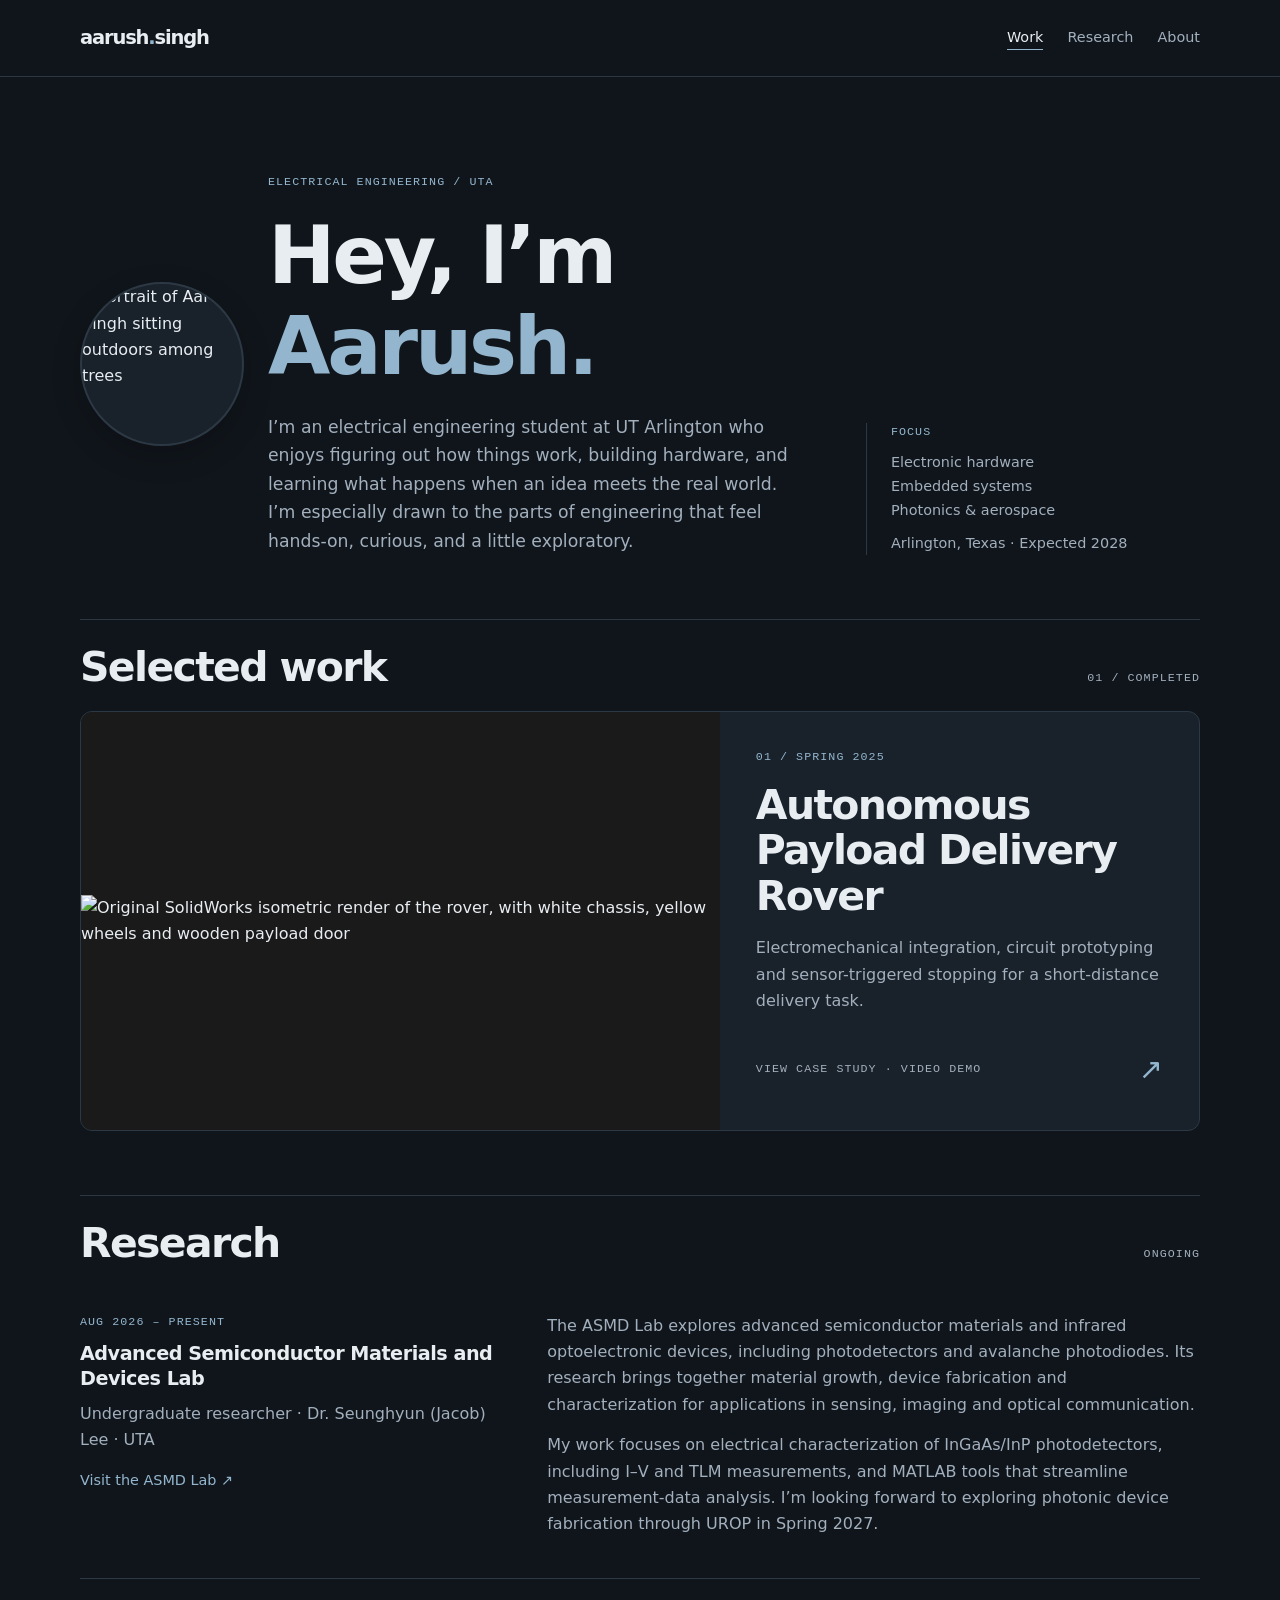
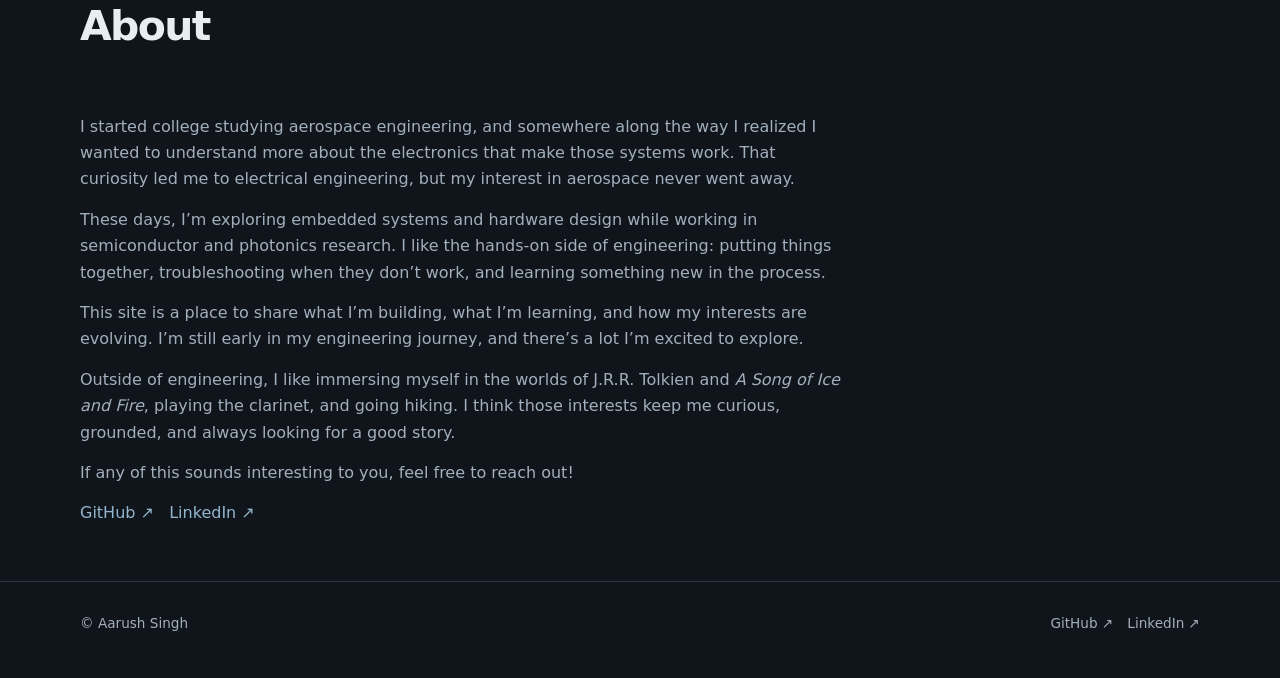
==== index.html @ 6788feb9 "Add files via upload" ====
<!doctype html><html lang="en"><head><meta charset="utf-8"><meta name="viewport" content="width=device-width,initial-scale=1"><meta name="description" content="Aarush Singh — electrical engineering student, embedded hardware and semiconductor research."><title>Aarush Singh — Engineering Portfolio</title><link rel="stylesheet" href="styles.css"><script src="site.js" defer></script></head><body><a href="#main" class="skip">Skip to content</a><header class="header"><div class="wrap"><a class="brand" href="#home">aarush<b>.</b>singh</a><nav aria-label="Main navigation"><a href="#work">Work</a><a href="#research">Research</a><a href="#about">About</a></nav></div></header><main id="main"><div class="wrap view" id="home-view"><section class="intro"><div class="intro-main"><div class="profile-wrap"><img class="profile-photo" src="assets/profile-picture.webp" alt="Portrait of Aarush Singh sitting outdoors among trees"></div><div><div class="eyebrow">Electrical engineering / UTA</div><h1>Hey, I’m <span>Aarush.</span></h1><p>I’m an electrical engineering student at UT Arlington who enjoys figuring out how things work, building hardware, and learning what happens when an idea meets the real world. I’m especially drawn to the parts of engineering that feel hands-on, curious, and a little exploratory.</p></div></div><aside class="intro-aside"><div class="label">Focus</div><p>Electronic hardware<br>Embedded systems<br>Photonics &amp; aerospace</p><p>Arlington, Texas · Expected 2028</p></aside></section><section id="work"><div class="section-head"><h2>Selected work</h2><span class="mono">01 / Completed</span></div><a class="work-card" href="#rover"><div class="work-image"><img src="assets/rover-hero.webp" alt="Original SolidWorks isometric render of the rover, with white chassis, yellow wheels and wooden payload door"></div><div class="work-copy"><div><div class="eyebrow">01 / Spring 2025</div><h2>Autonomous Payload Delivery Rover</h2><p>Electromechanical integration, circuit prototyping and sensor-triggered stopping for a short-distance delivery task.</p></div><div class="footrow"><span class="mono muted">View case study · Video demo</span><span class="arrow" aria-hidden="true">↗</span></div></div></a></section><section id="research" style="margin-top:64px"><div class="section-head"><h2>Research</h2><span class="mono">Ongoing</span></div><div class="research-row"><div><div class="eyebrow">Aug 2026 – Present</div><h3>Advanced Semiconductor Materials and Devices Lab</h3><p>Undergraduate researcher · Dr. Seunghyun (Jacob) Lee · UTA</p><a class="text-link" href="https://leegroup.uta.edu/">Visit the ASMD Lab ↗</a></div><div class="research-copy"><p>The ASMD Lab explores advanced semiconductor materials and infrared optoelectronic devices, including photodetectors and avalanche photodiodes. Its research brings together material growth, device fabrication and characterization for applications in sensing, imaging and optical communication.</p><p>My work focuses on electrical characterization of InGaAs/InP photodetectors, including I–V and TLM measurements, and MATLAB tools that streamline measurement-data analysis. I’m looking forward to exploring photonic device fabrication through UROP in Spring 2027.</p></div></div></section><section id="about"><div class="section-head"><h2>About</h2></div><div class="about"><p>I started college studying aerospace engineering, and somewhere along the way I realized I wanted to understand more about the electronics that make those systems work. That curiosity led me to electrical engineering, but my interest in aerospace never went away.</p><p>These days, I’m exploring embedded systems and hardware design while working in semiconductor and photonics research. I like the hands-on side of engineering: putting things together, troubleshooting when they don’t work, and learning something new in the process.</p><p>This site is a place to share what I’m building, what I’m learning, and how my interests are evolving. I’m still early in my engineering journey, and there’s a lot I’m excited to explore.</p><p>Outside of engineering, I like immersing myself in the worlds of J.R.R. Tolkien and <em>A Song of Ice and Fire</em>, playing the clarinet, and going hiking. I think those interests keep me curious, grounded, and always looking for a good story.</p><p>If any of this sounds interesting to you, feel free to reach out!</p><p><a href="https://github.com/thedeepcalls">GitHub ↗</a> &nbsp; <a href="https://www.linkedin.com/in/aarush-singh-802641325/">LinkedIn ↗</a></p></div></section></div><article class="wrap view" id="rover-view" hidden><a href="#work" class="back">← Selected work</a><header class="project-head"><div><div class="eyebrow">Project 01 / Electromechanical systems</div><h1>Autonomous Payload Delivery Rover</h1></div><p>Electrical design and hardware integration for a four-person undergraduate engineering design project.</p></header><figure><div class="hero"><button class="media-button" type="button" aria-label="Enlarge original rover render"><img src="assets/rover-hero.webp" alt="Original SolidWorks Visualize isometric render of rover"></button></div><figcaption class="hero-caption">SolidWorks render · Spring 2025</figcaption></figure><dl class="meta"><div><dt>Timeline</dt><dd>Spring 2025</dd></div><div><dt>Role</dt><dd>Electrical design &amp; integration</dd></div><div><dt>Context</dt><dd>MAE 1351 · UTA</dd></div><div><dt>Status</dt><dd>Completed</dd></div></dl><section class="case-section video-section" id="demo"><div class="label">Prototype demo</div><div class="content"><h2>See the rover in action.</h2><div class="video-layout"><figure class="video-frame"><video controls playsinline preload="metadata" poster="assets/rover-video-poster.webp" aria-label="Original video of the rover transporting a tennis ball and releasing it into the aluminum tray"><source src="assets/rover-demo.mp4" type="video/mp4">Your browser does not support embedded video. <a href="assets/rover-demo.mp4">Open the demonstration video</a>.</video><figcaption>Rover demonstration · Spring 2025</figcaption></figure><div class="video-copy"><p>The rover carries the tennis ball toward the aluminum receiving tray, stops alongside it, and actuates the release mechanism. The ball is visible in the tray at the end of the clip.</p></div></div></div></section><section class="case-section"><div class="label">01 / Objective</div><div class="content"><h2>A five-foot delivery task.</h2><p>Our four-person team was tasked with developing an autonomous rover to transport a tennis ball five feet and deposit it into an aluminum receiving tray. The design combined a motorized chassis, embedded control electronics and a servo-actuated payload release mechanism.</p><p><strong>My contributions:</strong> CAD assembly drawings, hardware prototyping, breadboarding, wiring, and integration of the electronic components into the mechanical structure.</p><div class="gallery"><figure><button type="button" class="media-button" aria-label="Enlarge Front CAD render of rover"><img src="assets/rover-front.webp" alt="Front CAD render of rover" loading="lazy"></button><figcaption>Front view</figcaption></figure><figure><button type="button" class="media-button" aria-label="Enlarge Photograph of assembled rover with wooden overhang"><img src="assets/rover-prototype.webp" alt="Photograph of assembled rover with wooden overhang" loading="lazy"></button><figcaption>Assembled rover</figcaption></figure></div></div></section><section class="case-section"><div class="label">02 / Design</div><div class="content"><h2>Mechanical packaging meets embedded control.</h2><p>The team's rotating trapdoor was inspired by a gumball-machine mechanism, with an added overhang to help retain the ball. Commercially available control electronics and motors were integrated into the chassis.</p><div class="diagram"><div class="label">System overview</div><svg viewBox="0 0 640 265" role="img" aria-label="Functional block diagram of the rover"><defs><marker id="arr" markerWidth="7" markerHeight="7" refX="6" refY="3" orient="auto"><path d="M0 0L6 3L0 6Z" fill="#93b6ce"/></marker></defs><g fill="none" stroke="#93b6ce" stroke-width="2" marker-end="url(#arr)"><path d="M320 55V91"/><path d="M320 55V72H522V91"/><path d="M403 116H445"/><path d="M522 141V195"/><path d="M320 141V195"/><path d="M185 116H235" stroke-dasharray="5 5"/></g><g fill="#233443" stroke="#4a657a"><rect x="244" y="10" width="152" height="45" rx="6"/><rect x="235" y="91" width="168" height="50" rx="6"/><rect x="445" y="91" width="154" height="50" rx="6"/><rect x="445" y="195" width="154" height="45" rx="6"/><rect x="244" y="195" width="152" height="45" rx="6"/><rect x="24" y="91" width="161" height="50" rx="6"/></g><g font-family="system-ui,sans-serif" fill="#e8edf2" font-size="15" text-anchor="middle"><text x="320" y="38">Battery supply</text><text x="319" y="121">UNO R3 controller</text><text x="522" y="121">Motor driver</text><text x="522" y="223">DC motors</text><text x="320" y="223">SG90 servo</text><text x="104" y="121">Tray sensor</text></g></svg></div><div class="parts"><div>ELEGOO UNO R3<span>Arduino-compatible controller</span></div><div>L293D<span>Motor-driver component listed in BOM</span></div><div>SG90 micro servo<span>Payload release</span></div><div>DC geared motors<span>Locomotion</span></div></div><div class="gallery"><figure><button type="button" class="media-button" aria-label="Enlarge Exploded assembly drawing of rover components"><img src="assets/rover-exploded.webp" alt="Exploded assembly drawing of rover components" loading="lazy"></button><figcaption>Exploded assembly</figcaption></figure><figure><button type="button" class="media-button" aria-label="Enlarge SolidWorks motion animation frame showing rover and payload"><img src="assets/rover-motion.webp" alt="SolidWorks motion animation frame showing rover and payload" loading="lazy"></button><figcaption>SolidWorks motion study</figcaption></figure></div></div></section><section class="case-section"><div class="label">03 / Iteration</div><div class="content"><h2>Making the hardware work together.</h2><p>We ran into battery problems, wiring issues and poor-quality 3D prints. A lot of my time went into getting the electronics and mechanical assembly to work together.</p><p>Shortly before the final demonstration, the team added a photosensor to detect the aluminum tray at approximately 5 cm and trigger stopping.</p></div></section><section class="case-section"><div class="label">04 / Outcome</div><div class="content"><h2>Successful final demonstration.</h2><div class="results"><strong>Primary delivery objective fulfilled.</strong><p>The rover successfully transported the tennis ball five feet and deposited it into the aluminum tray during our final demonstration.</p></div><figure><button type="button" class="media-button" aria-label="Enlarge Original rover operation photograph showing the tennis ball and aluminum tray"><img src="assets/rover-demonstration.webp" alt="Original rover operation photograph showing the tennis ball and aluminum tray" loading="lazy"></button><figcaption>Rover during testing</figcaption></figure><p>This project taught me how much reliable wiring, power delivery and mechanical fit matter when building a working system. If I were to revisit the design, I would improve the power supply and test the stopping mechanism more systematically.</p></div></section><a class="back" href="#work">← Return to selected work</a></article></main><footer><div class="wrap"><span>© Aarush Singh</span><div><a href="https://github.com/thedeepcalls">GitHub ↗</a><a href="https://www.linkedin.com/in/aarush-singh-802641325/">LinkedIn ↗</a></div></div></footer><dialog aria-label="Expanded project image"><button type="button" aria-label="Close image">Close ×</button><figure><img alt=""><figcaption></figcaption></figure></dialog></body></html>
---- styles.css ----
:root{color-scheme:dark;--bg:#10151b;--panel:#19212a;--ink:#e8edf2;--muted:#a2afbd;--blue:#93b6ce;--line:#2c3945;--max:1120px}*{box-sizing:border-box}html{scroll-behavior:smooth}body{margin:0;background:var(--bg);color:var(--ink);font:16px/1.65 system-ui,-apple-system,BlinkMacSystemFont,"Segoe UI",sans-serif}a{color:inherit;text-decoration:none}a:hover{color:var(--blue)}a:focus-visible,button:focus-visible{outline:2px solid var(--blue);outline-offset:5px}button{font:inherit}img{display:block;max-width:100%;height:auto}h1,h2,h3,p,figure{margin:0}h1,h2,h3{line-height:1.12;letter-spacing:-.04em}h1{font-size:clamp(2.6rem,6.3vw,5.6rem);font-weight:600}h2{font-size:clamp(1.65rem,3.2vw,2.6rem);font-weight:580}h3{font-size:1.2rem;letter-spacing:-.025em}.wrap{width:min(var(--max),calc(100% - 64px));margin-inline:auto}.mono,.eyebrow,.meta dt,.label{font-family:ui-monospace,SFMono-Regular,Consolas,monospace;font-size:.73rem;letter-spacing:.09em;text-transform:uppercase}.eyebrow,.label{color:var(--blue)}.muted,figcaption{color:var(--muted)}.header{border-bottom:1px solid var(--line)}.header .wrap{display:flex;justify-content:space-between;align-items:center;gap:24px;min-height:76px}.brand{font-size:1.22rem;font-weight:650;letter-spacing:-.06em}.brand b{color:var(--blue)}nav{display:flex;align-items:center;gap:24px;font-size:.9rem;color:var(--muted)}nav a[aria-current=page]{color:var(--ink);border-bottom:1px solid var(--blue)}.skip{position:absolute;top:-60px;left:20px;background:var(--ink);color:var(--bg);padding:8px}.skip:focus{top:8px}.intro{padding:96px 0 64px;display:grid;grid-template-columns:1.5fr .7fr;gap:70px;align-items:end}.intro h1{margin:18px 0 22px}.intro h1 span{display:block;color:var(--blue)}.intro p{color:var(--muted);max-width:640px;font-size:1.08rem}.intro-aside{border-left:1px solid var(--line);padding:0 0 0 24px}.intro-aside p{font-size:.9rem;margin-top:9px}.section-head{display:flex;align-items:baseline;justify-content:space-between;gap:16px;border-top:1px solid var(--line);padding:25px 0 20px}.section-head span{color:var(--muted)}.work-card{display:grid;grid-template-columns:1.2fr .9fr;min-height:370px;background:var(--panel);border:1px solid var(--line);border-radius:12px;overflow:hidden;transition:border-color .2s,transform .2s}.work-card:hover{border-color:var(--blue);transform:translateY(-2px);color:inherit}.work-image{background:#1a1a1a;display:grid;place-items:center}.work-image img{width:100%;max-height:405px;object-fit:contain}.work-copy{display:flex;flex-direction:column;justify-content:space-between;gap:32px;padding:36px}.work-copy h2{margin:15px 0}.work-copy p{color:var(--muted)}.arrow{font-size:1.8rem;color:var(--blue)}.footrow{display:flex;justify-content:space-between;align-items:center;gap:16px}.research-row{padding:26px 0 40px;display:grid;grid-template-columns:1fr 1.5fr;gap:32px}.research-row p{color:var(--muted)}.about{padding:30px 0 54px;max-width:760px}.about p{margin-top:14px;color:var(--muted)}footer{border-top:1px solid var(--line);padding:30px 0 44px;color:var(--muted);font-size:.85rem}footer .wrap{display:flex;justify-content:space-between;gap:20px;flex-wrap:wrap}footer a{margin-left:14px}.back{display:inline-block;color:var(--blue);margin:36px 0 28px;font-size:.9rem}.project-head{display:grid;grid-template-columns:1fr .55fr;gap:40px;align-items:end;padding:0 0 32px}.project-head h1{font-size:clamp(2.6rem,5vw,4.4rem);margin:12px 0 0}.project-head p{color:var(--muted)}.hero{background:#1a1a1a;border:1px solid var(--line);border-radius:12px;overflow:hidden;display:grid;place-items:center;position:relative}.hero img{max-height:540px;width:100%;object-fit:contain}.hero-caption{padding:10px 0;font-size:.85rem;color:var(--muted)}.meta{display:grid;grid-template-columns:repeat(4,1fr);gap:20px;margin:22px 0 58px;padding:22px 0;border-block:1px solid var(--line)}.meta dt{color:var(--blue)}.meta dd{margin:6px 0 0;font-size:.95rem}.case-section{display:grid;grid-template-columns:180px 1fr;gap:40px;padding:38px 0;border-top:1px solid var(--line)}.case-section .content{min-width:0;max-width:900px}.case-section h2{margin-bottom:18px}.case-section p{color:var(--muted);margin:12px 0}.case-section p strong{color:var(--ink)}.gallery{display:grid;grid-template-columns:1fr 1fr;gap:18px;margin-top:24px}.gallery figure{min-width:0}.gallery img{width:100%;aspect-ratio:4/3;object-fit:contain;background:#19212a;border-radius:7px;border:1px solid var(--line)}figcaption{font-size:.8rem;margin-top:7px}.diagram{padding:20px;background:var(--panel);border:1px solid var(--line);border-radius:10px;margin-top:20px}.diagram svg{width:100%;height:auto;display:block}.parts{display:grid;grid-template-columns:1fr 1fr;gap:0 20px;margin-top:20px}.parts div{padding:10px 0;border-bottom:1px solid var(--line);font-size:.9rem}.parts span{display:block;color:var(--muted);font-size:.8rem}.results{border-left:2px solid var(--blue);padding-left:20px;margin:22px 0}.results strong{font-size:1.25rem}.note{font-size:.88rem;color:var(--muted);padding:13px 15px;background:var(--panel);border-radius:6px}.media-button{display:block;width:100%;border:0;padding:0;background:none;cursor:zoom-in}.media-button:hover img{border-color:var(--blue)}dialog{background:var(--panel);color:var(--ink);border:1px solid var(--line);border-radius:12px;width:min(95vw,1000px);max-height:95vh;padding:16px}dialog::backdrop{background:#000b}dialog img{max-height:75vh;margin:auto;object-fit:contain}dialog button{float:right;border:1px solid var(--line);border-radius:6px;background:var(--bg);color:var(--ink);padding:4px 12px;cursor:pointer}dialog figcaption{clear:both}.draft{color:var(--muted);font-size:.76rem}.view[hidden]{display:none!important}@media(max-width:720px){.wrap{width:calc(100% - 32px)}.header .wrap{min-height:64px;gap:12px}.brand{font-size:1.05rem}nav{gap:12px;font-size:.8rem}.intro{padding:56px 0 40px;grid-template-columns:1fr;gap:24px}.intro-aside{padding-left:16px}.work-card,.project-head,.research-row,.case-section{grid-template-columns:1fr;gap:18px}.work-copy{padding:24px}.work-image img{max-height:300px}.meta{grid-template-columns:1fr 1fr;margin-bottom:30px}.case-section{padding:28px 0}.gallery{gap:12px}.project-head{padding-bottom:22px}.hero img{max-height:380px}.parts{grid-template-columns:1fr}.section-head{align-items:center}.section-head h2{font-size:1.55rem}}@media(prefers-reduced-motion:reduce){html{scroll-behavior:auto}*,*::before,*::after{transition:none!important}}
.research-row h3{margin:10px 0 9px;line-height:1.3}.research-copy p+p{margin-top:14px}.text-link{display:inline-block;color:var(--blue);font-size:.9rem;margin-top:15px;text-underline-offset:4px}.text-link:hover{text-decoration:underline}.research-copy .research-note{font-size:.82rem;color:var(--muted)}.about a{color:var(--blue);text-underline-offset:4px}.about a:hover{text-decoration:underline}

.intro-main{display:grid;grid-template-columns:auto 1fr;gap:24px;align-items:center}.profile-wrap{width:164px;aspect-ratio:1;border-radius:50%;overflow:hidden;border:2px solid var(--line);background:var(--panel);flex-shrink:0;box-shadow:0 10px 30px rgba(0,0,0,.18)}.profile-photo{width:100%;height:100%;object-fit:cover;object-position:center 28%}.about p em{font-style:italic}@media(max-width:720px){.intro-main{grid-template-columns:1fr}.profile-wrap{width:124px}}

.profile-photo{object-position:center}.video-layout{display:grid;grid-template-columns:minmax(190px,300px) minmax(0,1fr);align-items:center;gap:32px;margin-top:24px}.video-frame{min-width:0}.video-frame video{display:block;width:100%;aspect-ratio:9/16;max-height:540px;object-fit:contain;background:#090d12;border:1px solid var(--line);border-radius:12px}.video-copy p:first-child{color:var(--ink);font-size:1.1rem}.video-copy p+p{font-size:.9rem}.video-section{padding-top:28px}@media(max-width:720px){.video-layout{grid-template-columns:1fr;gap:14px}.video-frame{width:min(100%,290px);margin-inline:auto}.intro-main{grid-template-columns:1fr}.intro .profile-wrap{width:132px}}
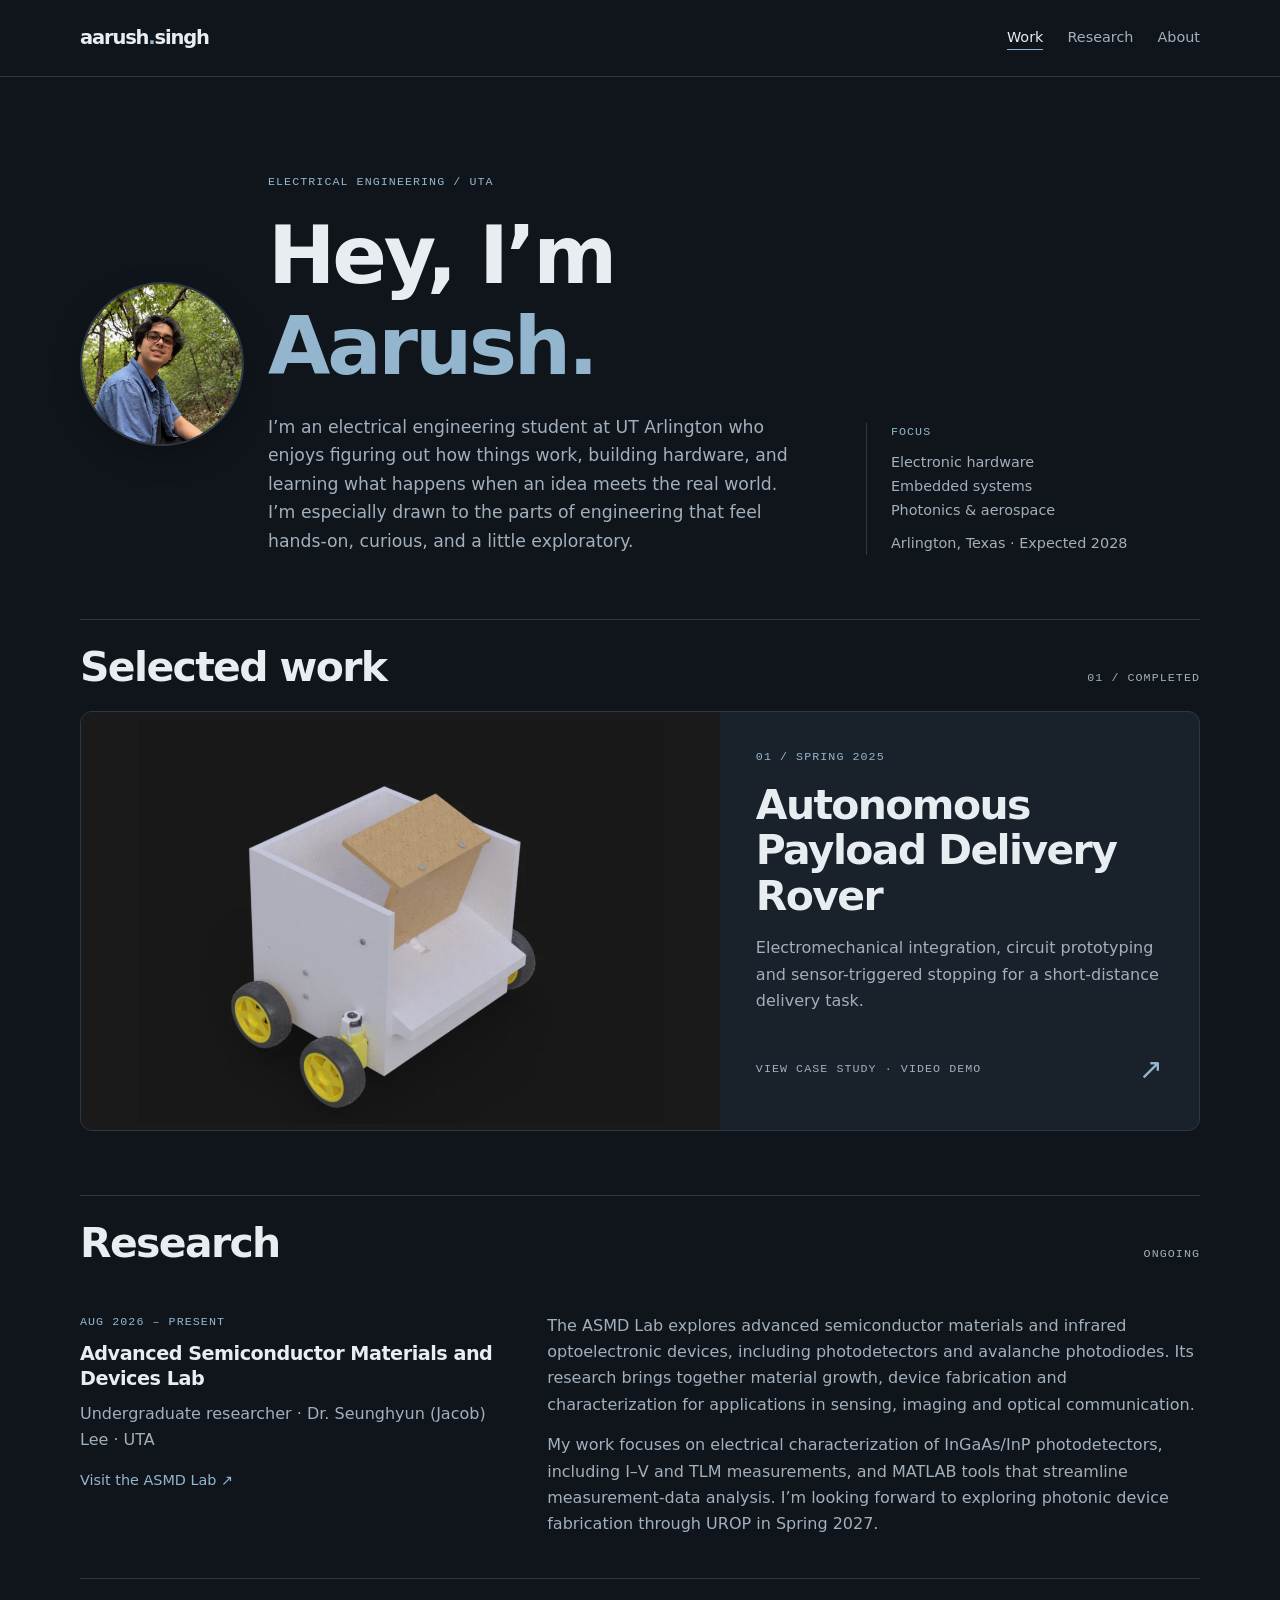
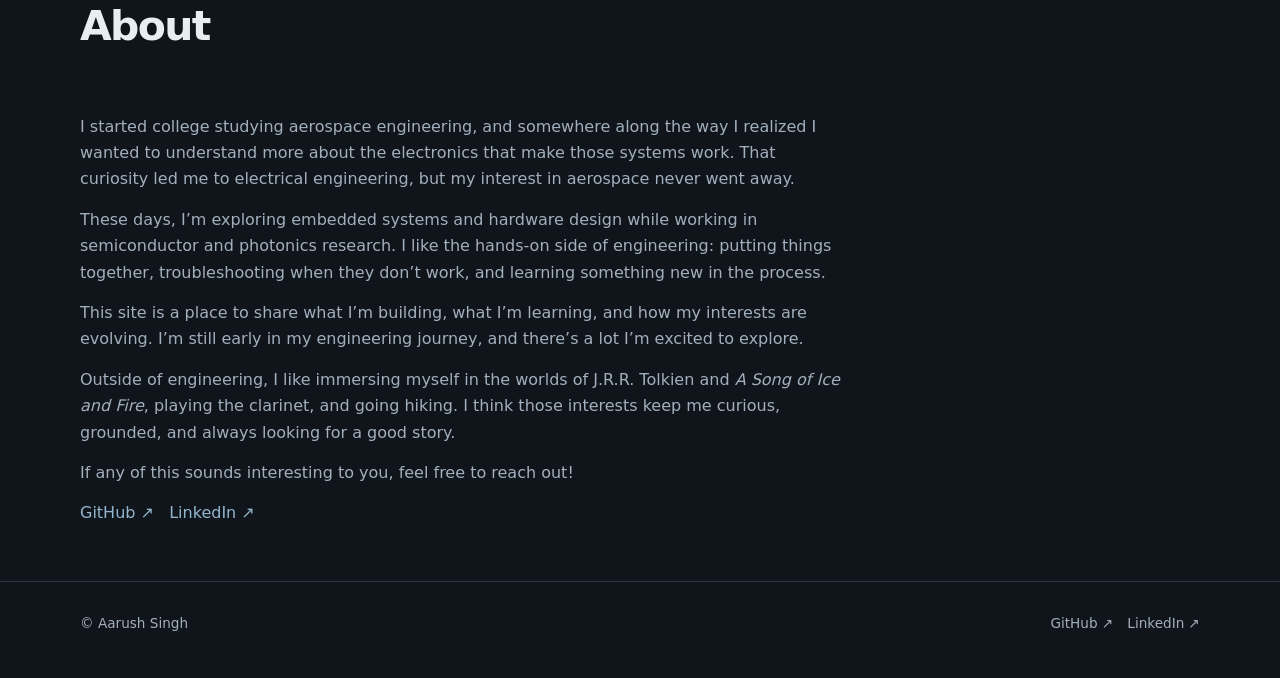
==== commit 20163248: "Fix portfolio image and video asset paths" ====
--- a/index.html
+++ b/index.html
@@ -1 +1 @@
-<!doctype html><html lang="en"><head><meta charset="utf-8"><meta name="viewport" content="width=device-width,initial-scale=1"><meta name="description" content="Aarush Singh — electrical engineering student, embedded hardware and semiconductor research."><title>Aarush Singh — Engineering Portfolio</title><link rel="stylesheet" href="styles.css"><script src="site.js" defer></script></head><body><a href="#main" class="skip">Skip to content</a><header class="header"><div class="wrap"><a class="brand" href="#home">aarush<b>.</b>singh</a><nav aria-label="Main navigation"><a href="#work">Work</a><a href="#research">Research</a><a href="#about">About</a></nav></div></header><main id="main"><div class="wrap view" id="home-view"><section class="intro"><div class="intro-main"><div class="profile-wrap"><img class="profile-photo" src="assets/profile-picture.webp" alt="Portrait of Aarush Singh sitting outdoors among trees"></div><div><div class="eyebrow">Electrical engineering / UTA</div><h1>Hey, I’m <span>Aarush.</span></h1><p>I’m an electrical engineering student at UT Arlington who enjoys figuring out how things work, building hardware, and learning what happens when an idea meets the real world. I’m especially drawn to the parts of engineering that feel hands-on, curious, and a little exploratory.</p></div></div><aside class="intro-aside"><div class="label">Focus</div><p>Electronic hardware<br>Embedded systems<br>Photonics &amp; aerospace</p><p>Arlington, Texas · Expected 2028</p></aside></section><section id="work"><div class="section-head"><h2>Selected work</h2><span class="mono">01 / Completed</span></div><a class="work-card" href="#rover"><div class="work-image"><img src="assets/rover-hero.webp" alt="Original SolidWorks isometric render of the rover, with white chassis, yellow wheels and wooden payload door"></div><div class="work-copy"><div><div class="eyebrow">01 / Spring 2025</div><h2>Autonomous Payload Delivery Rover</h2><p>Electromechanical integration, circuit prototyping and sensor-triggered stopping for a short-distance delivery task.</p></div><div class="footrow"><span class="mono muted">View case study · Video demo</span><span class="arrow" aria-hidden="true">↗</span></div></div></a></section><section id="research" style="margin-top:64px"><div class="section-head"><h2>Research</h2><span class="mono">Ongoing</span></div><div class="research-row"><div><div class="eyebrow">Aug 2026 – Present</div><h3>Advanced Semiconductor Materials and Devices Lab</h3><p>Undergraduate researcher · Dr. Seunghyun (Jacob) Lee · UTA</p><a class="text-link" href="https://leegroup.uta.edu/">Visit the ASMD Lab ↗</a></div><div class="research-copy"><p>The ASMD Lab explores advanced semiconductor materials and infrared optoelectronic devices, including photodetectors and avalanche photodiodes. Its research brings together material growth, device fabrication and characterization for applications in sensing, imaging and optical communication.</p><p>My work focuses on electrical characterization of InGaAs/InP photodetectors, including I–V and TLM measurements, and MATLAB tools that streamline measurement-data analysis. I’m looking forward to exploring photonic device fabrication through UROP in Spring 2027.</p></div></div></section><section id="about"><div class="section-head"><h2>About</h2></div><div class="about"><p>I started college studying aerospace engineering, and somewhere along the way I realized I wanted to understand more about the electronics that make those systems work. That curiosity led me to electrical engineering, but my interest in aerospace never went away.</p><p>These days, I’m exploring embedded systems and hardware design while working in semiconductor and photonics research. I like the hands-on side of engineering: putting things together, troubleshooting when they don’t work, and learning something new in the process.</p><p>This site is a place to share what I’m building, what I’m learning, and how my interests are evolving. I’m still early in my engineering journey, and there’s a lot I’m excited to explore.</p><p>Outside of engineering, I like immersing myself in the worlds of J.R.R. Tolkien and <em>A Song of Ice and Fire</em>, playing the clarinet, and going hiking. I think those interests keep me curious, grounded, and always looking for a good story.</p><p>If any of this sounds interesting to you, feel free to reach out!</p><p><a href="https://github.com/thedeepcalls">GitHub ↗</a> &nbsp; <a href="https://www.linkedin.com/in/aarush-singh-802641325/">LinkedIn ↗</a></p></div></section></div><article class="wrap view" id="rover-view" hidden><a href="#work" class="back">← Selected work</a><header class="project-head"><div><div class="eyebrow">Project 01 / Electromechanical systems</div><h1>Autonomous Payload Delivery Rover</h1></div><p>Electrical design and hardware integration for a four-person undergraduate engineering design project.</p></header><figure><div class="hero"><button class="media-button" type="button" aria-label="Enlarge original rover render"><img src="assets/rover-hero.webp" alt="Original SolidWorks Visualize isometric render of rover"></button></div><figcaption class="hero-caption">SolidWorks render · Spring 2025</figcaption></figure><dl class="meta"><div><dt>Timeline</dt><dd>Spring 2025</dd></div><div><dt>Role</dt><dd>Electrical design &amp; integration</dd></div><div><dt>Context</dt><dd>MAE 1351 · UTA</dd></div><div><dt>Status</dt><dd>Completed</dd></div></dl><section class="case-section video-section" id="demo"><div class="label">Prototype demo</div><div class="content"><h2>See the rover in action.</h2><div class="video-layout"><figure class="video-frame"><video controls playsinline preload="metadata" poster="assets/rover-video-poster.webp" aria-label="Original video of the rover transporting a tennis ball and releasing it into the aluminum tray"><source src="assets/rover-demo.mp4" type="video/mp4">Your browser does not support embedded video. <a href="assets/rover-demo.mp4">Open the demonstration video</a>.</video><figcaption>Rover demonstration · Spring 2025</figcaption></figure><div class="video-copy"><p>The rover carries the tennis ball toward the aluminum receiving tray, stops alongside it, and actuates the release mechanism. The ball is visible in the tray at the end of the clip.</p></div></div></div></section><section class="case-section"><div class="label">01 / Objective</div><div class="content"><h2>A five-foot delivery task.</h2><p>Our four-person team was tasked with developing an autonomous rover to transport a tennis ball five feet and deposit it into an aluminum receiving tray. The design combined a motorized chassis, embedded control electronics and a servo-actuated payload release mechanism.</p><p><strong>My contributions:</strong> CAD assembly drawings, hardware prototyping, breadboarding, wiring, and integration of the electronic components into the mechanical structure.</p><div class="gallery"><figure><button type="button" class="media-button" aria-label="Enlarge Front CAD render of rover"><img src="assets/rover-front.webp" alt="Front CAD render of rover" loading="lazy"></button><figcaption>Front view</figcaption></figure><figure><button type="button" class="media-button" aria-label="Enlarge Photograph of assembled rover with wooden overhang"><img src="assets/rover-prototype.webp" alt="Photograph of assembled rover with wooden overhang" loading="lazy"></button><figcaption>Assembled rover</figcaption></figure></div></div></section><section class="case-section"><div class="label">02 / Design</div><div class="content"><h2>Mechanical packaging meets embedded control.</h2><p>The team's rotating trapdoor was inspired by a gumball-machine mechanism, with an added overhang to help retain the ball. Commercially available control electronics and motors were integrated into the chassis.</p><div class="diagram"><div class="label">System overview</div><svg viewBox="0 0 640 265" role="img" aria-label="Functional block diagram of the rover"><defs><marker id="arr" markerWidth="7" markerHeight="7" refX="6" refY="3" orient="auto"><path d="M0 0L6 3L0 6Z" fill="#93b6ce"/></marker></defs><g fill="none" stroke="#93b6ce" stroke-width="2" marker-end="url(#arr)"><path d="M320 55V91"/><path d="M320 55V72H522V91"/><path d="M403 116H445"/><path d="M522 141V195"/><path d="M320 141V195"/><path d="M185 116H235" stroke-dasharray="5 5"/></g><g fill="#233443" stroke="#4a657a"><rect x="244" y="10" width="152" height="45" rx="6"/><rect x="235" y="91" width="168" height="50" rx="6"/><rect x="445" y="91" width="154" height="50" rx="6"/><rect x="445" y="195" width="154" height="45" rx="6"/><rect x="244" y="195" width="152" height="45" rx="6"/><rect x="24" y="91" width="161" height="50" rx="6"/></g><g font-family="system-ui,sans-serif" fill="#e8edf2" font-size="15" text-anchor="middle"><text x="320" y="38">Battery supply</text><text x="319" y="121">UNO R3 controller</text><text x="522" y="121">Motor driver</text><text x="522" y="223">DC motors</text><text x="320" y="223">SG90 servo</text><text x="104" y="121">Tray sensor</text></g></svg></div><div class="parts"><div>ELEGOO UNO R3<span>Arduino-compatible controller</span></div><div>L293D<span>Motor-driver component listed in BOM</span></div><div>SG90 micro servo<span>Payload release</span></div><div>DC geared motors<span>Locomotion</span></div></div><div class="gallery"><figure><button type="button" class="media-button" aria-label="Enlarge Exploded assembly drawing of rover components"><img src="assets/rover-exploded.webp" alt="Exploded assembly drawing of rover components" loading="lazy"></button><figcaption>Exploded assembly</figcaption></figure><figure><button type="button" class="media-button" aria-label="Enlarge SolidWorks motion animation frame showing rover and payload"><img src="assets/rover-motion.webp" alt="SolidWorks motion animation frame showing rover and payload" loading="lazy"></button><figcaption>SolidWorks motion study</figcaption></figure></div></div></section><section class="case-section"><div class="label">03 / Iteration</div><div class="content"><h2>Making the hardware work together.</h2><p>We ran into battery problems, wiring issues and poor-quality 3D prints. A lot of my time went into getting the electronics and mechanical assembly to work together.</p><p>Shortly before the final demonstration, the team added a photosensor to detect the aluminum tray at approximately 5 cm and trigger stopping.</p></div></section><section class="case-section"><div class="label">04 / Outcome</div><div class="content"><h2>Successful final demonstration.</h2><div class="results"><strong>Primary delivery objective fulfilled.</strong><p>The rover successfully transported the tennis ball five feet and deposited it into the aluminum tray during our final demonstration.</p></div><figure><button type="button" class="media-button" aria-label="Enlarge Original rover operation photograph showing the tennis ball and aluminum tray"><img src="assets/rover-demonstration.webp" alt="Original rover operation photograph showing the tennis ball and aluminum tray" loading="lazy"></button><figcaption>Rover during testing</figcaption></figure><p>This project taught me how much reliable wiring, power delivery and mechanical fit matter when building a working system. If I were to revisit the design, I would improve the power supply and test the stopping mechanism more systematically.</p></div></section><a class="back" href="#work">← Return to selected work</a></article></main><footer><div class="wrap"><span>© Aarush Singh</span><div><a href="https://github.com/thedeepcalls">GitHub ↗</a><a href="https://www.linkedin.com/in/aarush-singh-802641325/">LinkedIn ↗</a></div></div></footer><dialog aria-label="Expanded project image"><button type="button" aria-label="Close image">Close ×</button><figure><img alt=""><figcaption></figcaption></figure></dialog></body></html>+<!doctype html><html lang="en"><head><meta charset="utf-8"><meta name="viewport" content="width=device-width,initial-scale=1"><meta name="description" content="Aarush Singh — electrical engineering student, embedded hardware and semiconductor research."><title>Aarush Singh — Engineering Portfolio</title><link rel="stylesheet" href="styles.css"><script src="site.js" defer></script></head><body><a href="#main" class="skip">Skip to content</a><header class="header"><div class="wrap"><a class="brand" href="#home">aarush<b>.</b>singh</a><nav aria-label="Main navigation"><a href="#work">Work</a><a href="#research">Research</a><a href="#about">About</a></nav></div></header><main id="main"><div class="wrap view" id="home-view"><section class="intro"><div class="intro-main"><div class="profile-wrap"><img class="profile-photo" src="profile-picture.webp" alt="Portrait of Aarush Singh sitting outdoors among trees"></div><div><div class="eyebrow">Electrical engineering / UTA</div><h1>Hey, I’m <span>Aarush.</span></h1><p>I’m an electrical engineering student at UT Arlington who enjoys figuring out how things work, building hardware, and learning what happens when an idea meets the real world. I’m especially drawn to the parts of engineering that feel hands-on, curious, and a little exploratory.</p></div></div><aside class="intro-aside"><div class="label">Focus</div><p>Electronic hardware<br>Embedded systems<br>Photonics &amp; aerospace</p><p>Arlington, Texas · Expected 2028</p></aside></section><section id="work"><div class="section-head"><h2>Selected work</h2><span class="mono">01 / Completed</span></div><a class="work-card" href="#rover"><div class="work-image"><img src="rover-hero.webp" alt="Original SolidWorks isometric render of the rover, with white chassis, yellow wheels and wooden payload door"></div><div class="work-copy"><div><div class="eyebrow">01 / Spring 2025</div><h2>Autonomous Payload Delivery Rover</h2><p>Electromechanical integration, circuit prototyping and sensor-triggered stopping for a short-distance delivery task.</p></div><div class="footrow"><span class="mono muted">View case study · Video demo</span><span class="arrow" aria-hidden="true">↗</span></div></div></a></section><section id="research" style="margin-top:64px"><div class="section-head"><h2>Research</h2><span class="mono">Ongoing</span></div><div class="research-row"><div><div class="eyebrow">Aug 2026 – Present</div><h3>Advanced Semiconductor Materials and Devices Lab</h3><p>Undergraduate researcher · Dr. Seunghyun (Jacob) Lee · UTA</p><a class="text-link" href="https://leegroup.uta.edu/">Visit the ASMD Lab ↗</a></div><div class="research-copy"><p>The ASMD Lab explores advanced semiconductor materials and infrared optoelectronic devices, including photodetectors and avalanche photodiodes. Its research brings together material growth, device fabrication and characterization for applications in sensing, imaging and optical communication.</p><p>My work focuses on electrical characterization of InGaAs/InP photodetectors, including I–V and TLM measurements, and MATLAB tools that streamline measurement-data analysis. I’m looking forward to exploring photonic device fabrication through UROP in Spring 2027.</p></div></div></section><section id="about"><div class="section-head"><h2>About</h2></div><div class="about"><p>I started college studying aerospace engineering, and somewhere along the way I realized I wanted to understand more about the electronics that make those systems work. That curiosity led me to electrical engineering, but my interest in aerospace never went away.</p><p>These days, I’m exploring embedded systems and hardware design while working in semiconductor and photonics research. I like the hands-on side of engineering: putting things together, troubleshooting when they don’t work, and learning something new in the process.</p><p>This site is a place to share what I’m building, what I’m learning, and how my interests are evolving. I’m still early in my engineering journey, and there’s a lot I’m excited to explore.</p><p>Outside of engineering, I like immersing myself in the worlds of J.R.R. Tolkien and <em>A Song of Ice and Fire</em>, playing the clarinet, and going hiking. I think those interests keep me curious, grounded, and always looking for a good story.</p><p>If any of this sounds interesting to you, feel free to reach out!</p><p><a href="https://github.com/thedeepcalls">GitHub ↗</a> &nbsp; <a href="https://www.linkedin.com/in/aarush-singh-802641325/">LinkedIn ↗</a></p></div></section></div><article class="wrap view" id="rover-view" hidden><a href="#work" class="back">← Selected work</a><header class="project-head"><div><div class="eyebrow">Project 01 / Electromechanical systems</div><h1>Autonomous Payload Delivery Rover</h1></div><p>Electrical design and hardware integration for a four-person undergraduate engineering design project.</p></header><figure><div class="hero"><button class="media-button" type="button" aria-label="Enlarge original rover render"><img src="rover-hero.webp" alt="Original SolidWorks Visualize isometric render of rover"></button></div><figcaption class="hero-caption">SolidWorks render · Spring 2025</figcaption></figure><dl class="meta"><div><dt>Timeline</dt><dd>Spring 2025</dd></div><div><dt>Role</dt><dd>Electrical design &amp; integration</dd></div><div><dt>Context</dt><dd>MAE 1351 · UTA</dd></div><div><dt>Status</dt><dd>Completed</dd></div></dl><section class="case-section video-section" id="demo"><div class="label">Prototype demo</div><div class="content"><h2>See the rover in action.</h2><div class="video-layout"><figure class="video-frame"><video controls playsinline preload="metadata" poster="rover-video-poster.webp" aria-label="Original video of the rover transporting a tennis ball and releasing it into the aluminum tray"><source src="rover-demo.mp4" type="video/mp4">Your browser does not support embedded video. <a href="assets/rover-demo.mp4">Open the demonstration video</a>.</video><figcaption>Rover demonstration · Spring 2025</figcaption></figure><div class="video-copy"><p>The rover carries the tennis ball toward the aluminum receiving tray, stops alongside it, and actuates the release mechanism. The ball is visible in the tray at the end of the clip.</p></div></div></div></section><section class="case-section"><div class="label">01 / Objective</div><div class="content"><h2>A five-foot delivery task.</h2><p>Our four-person team was tasked with developing an autonomous rover to transport a tennis ball five feet and deposit it into an aluminum receiving tray. The design combined a motorized chassis, embedded control electronics and a servo-actuated payload release mechanism.</p><p><strong>My contributions:</strong> CAD assembly drawings, hardware prototyping, breadboarding, wiring, and integration of the electronic components into the mechanical structure.</p><div class="gallery"><figure><button type="button" class="media-button" aria-label="Enlarge Front CAD render of rover"><img src="rover-front.webp" alt="Front CAD render of rover" loading="lazy"></button><figcaption>Front view</figcaption></figure><figure><button type="button" class="media-button" aria-label="Enlarge Photograph of assembled rover with wooden overhang"><img src="rover-prototype.webp" alt="Photograph of assembled rover with wooden overhang" loading="lazy"></button><figcaption>Assembled rover</figcaption></figure></div></div></section><section class="case-section"><div class="label">02 / Design</div><div class="content"><h2>Mechanical packaging meets embedded control.</h2><p>The team's rotating trapdoor was inspired by a gumball-machine mechanism, with an added overhang to help retain the ball. Commercially available control electronics and motors were integrated into the chassis.</p><div class="diagram"><div class="label">System overview</div><svg viewBox="0 0 640 265" role="img" aria-label="Functional block diagram of the rover"><defs><marker id="arr" markerWidth="7" markerHeight="7" refX="6" refY="3" orient="auto"><path d="M0 0L6 3L0 6Z" fill="#93b6ce"/></marker></defs><g fill="none" stroke="#93b6ce" stroke-width="2" marker-end="url(#arr)"><path d="M320 55V91"/><path d="M320 55V72H522V91"/><path d="M403 116H445"/><path d="M522 141V195"/><path d="M320 141V195"/><path d="M185 116H235" stroke-dasharray="5 5"/></g><g fill="#233443" stroke="#4a657a"><rect x="244" y="10" width="152" height="45" rx="6"/><rect x="235" y="91" width="168" height="50" rx="6"/><rect x="445" y="91" width="154" height="50" rx="6"/><rect x="445" y="195" width="154" height="45" rx="6"/><rect x="244" y="195" width="152" height="45" rx="6"/><rect x="24" y="91" width="161" height="50" rx="6"/></g><g font-family="system-ui,sans-serif" fill="#e8edf2" font-size="15" text-anchor="middle"><text x="320" y="38">Battery supply</text><text x="319" y="121">UNO R3 controller</text><text x="522" y="121">Motor driver</text><text x="522" y="223">DC motors</text><text x="320" y="223">SG90 servo</text><text x="104" y="121">Tray sensor</text></g></svg></div><div class="parts"><div>ELEGOO UNO R3<span>Arduino-compatible controller</span></div><div>L293D<span>Motor-driver component listed in BOM</span></div><div>SG90 micro servo<span>Payload release</span></div><div>DC geared motors<span>Locomotion</span></div></div><div class="gallery"><figure><button type="button" class="media-button" aria-label="Enlarge Exploded assembly drawing of rover components"><img src="rover-exploded.webp" alt="Exploded assembly drawing of rover components" loading="lazy"></button><figcaption>Exploded assembly</figcaption></figure><figure><button type="button" class="media-button" aria-label="Enlarge SolidWorks motion animation frame showing rover and payload"><img src="rover-motion.webp" alt="SolidWorks motion animation frame showing rover and payload" loading="lazy"></button><figcaption>SolidWorks motion study</figcaption></figure></div></div></section><section class="case-section"><div class="label">03 / Iteration</div><div class="content"><h2>Making the hardware work together.</h2><p>We ran into battery problems, wiring issues and poor-quality 3D prints. A lot of my time went into getting the electronics and mechanical assembly to work together.</p><p>Shortly before the final demonstration, the team added a photosensor to detect the aluminum tray at approximately 5 cm and trigger stopping.</p></div></section><section class="case-section"><div class="label">04 / Outcome</div><div class="content"><h2>Successful final demonstration.</h2><div class="results"><strong>Primary delivery objective fulfilled.</strong><p>The rover successfully transported the tennis ball five feet and deposited it into the aluminum tray during our final demonstration.</p></div><figure><button type="button" class="media-button" aria-label="Enlarge Original rover operation photograph showing the tennis ball and aluminum tray"><img src="rover-demonstration.webp" alt="Original rover operation photograph showing the tennis ball and aluminum tray" loading="lazy"></button><figcaption>Rover during testing</figcaption></figure><p>This project taught me how much reliable wiring, power delivery and mechanical fit matter when building a working system. If I were to revisit the design, I would improve the power supply and test the stopping mechanism more systematically.</p></div></section><a class="back" href="#work">← Return to selected work</a></article></main><footer><div class="wrap"><span>© Aarush Singh</span><div><a href="https://github.com/thedeepcalls">GitHub ↗</a><a href="https://www.linkedin.com/in/aarush-singh-802641325/">LinkedIn ↗</a></div></div></footer><dialog aria-label="Expanded project image"><button type="button" aria-label="Close image">Close ×</button><figure><img alt=""><figcaption></figcaption></figure></dialog></body></html>
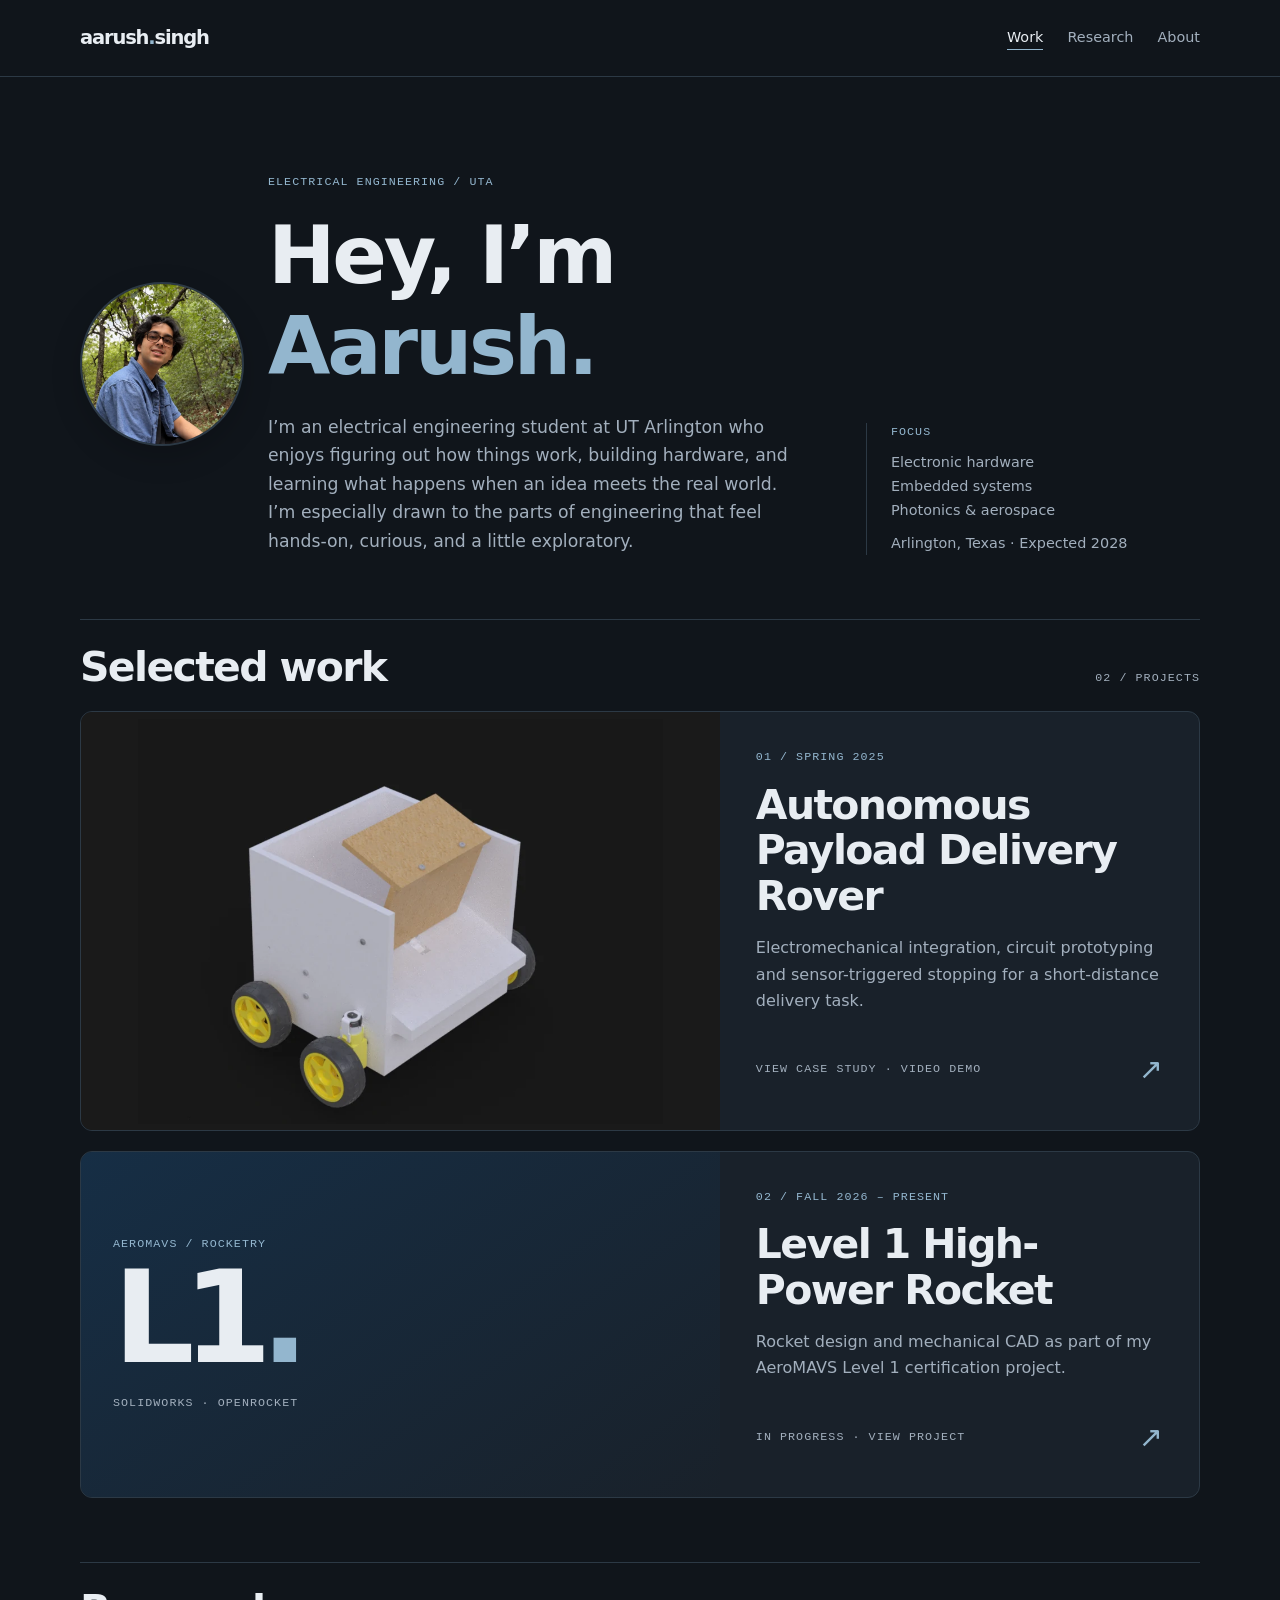
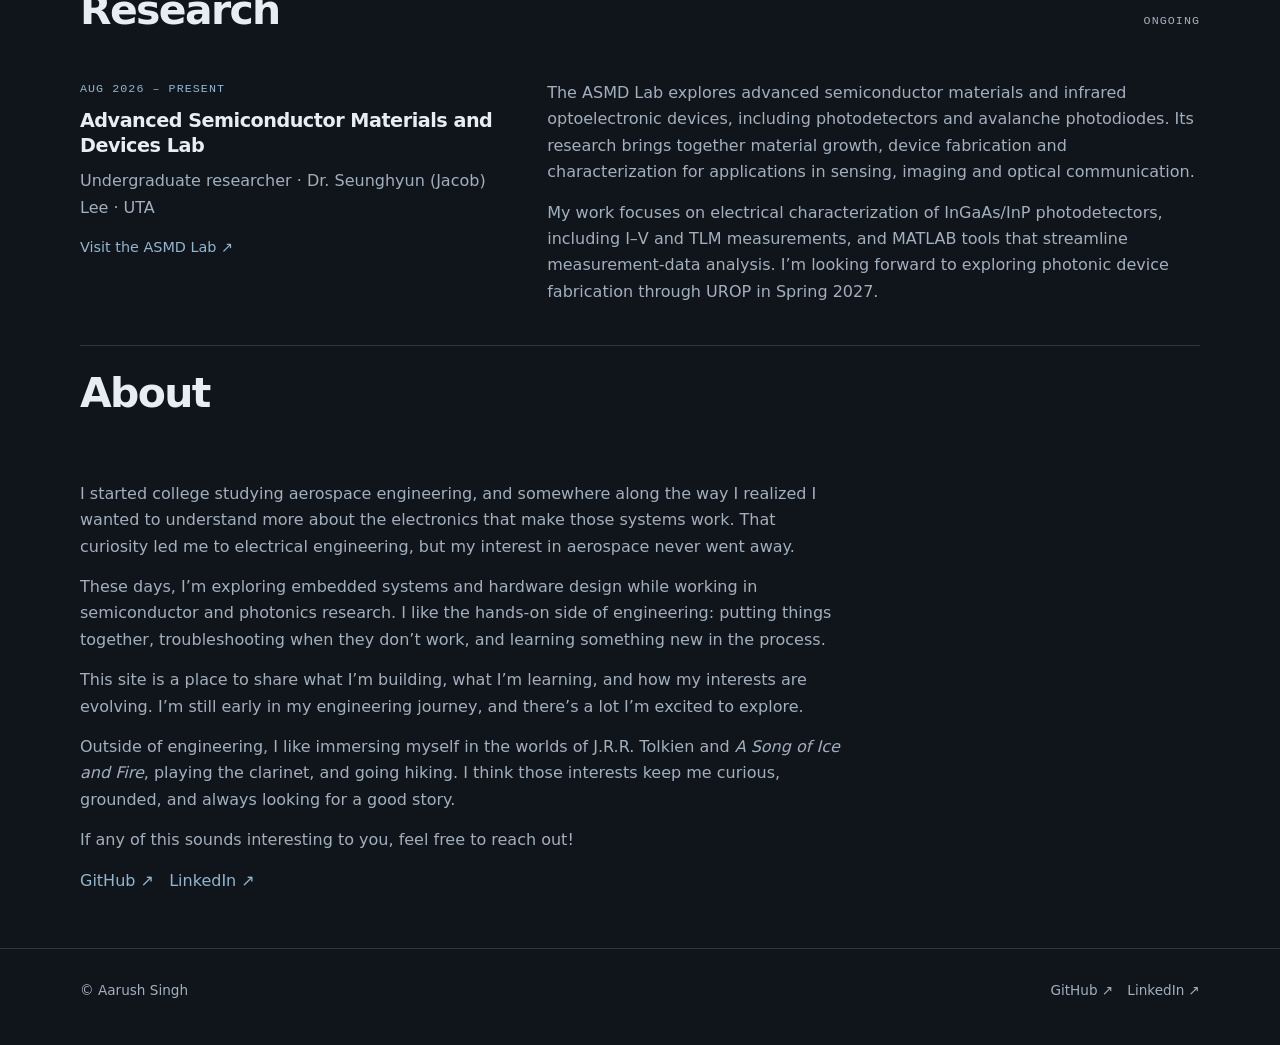
==== commit 9017694e: "Feature L1 rocketry project and link rover source files" ====
--- a/index.html
+++ b/index.html
@@ -1 +1 @@
-<!doctype html><html lang="en"><head><meta charset="utf-8"><meta name="viewport" content="width=device-width,initial-scale=1"><meta name="description" content="Aarush Singh — electrical engineering student, embedded hardware and semiconductor research."><title>Aarush Singh — Engineering Portfolio</title><link rel="stylesheet" href="styles.css"><script src="site.js" defer></script></head><body><a href="#main" class="skip">Skip to content</a><header class="header"><div class="wrap"><a class="brand" href="#home">aarush<b>.</b>singh</a><nav aria-label="Main navigation"><a href="#work">Work</a><a href="#research">Research</a><a href="#about">About</a></nav></div></header><main id="main"><div class="wrap view" id="home-view"><section class="intro"><div class="intro-main"><div class="profile-wrap"><img class="profile-photo" src="profile-picture.webp" alt="Portrait of Aarush Singh sitting outdoors among trees"></div><div><div class="eyebrow">Electrical engineering / UTA</div><h1>Hey, I’m <span>Aarush.</span></h1><p>I’m an electrical engineering student at UT Arlington who enjoys figuring out how things work, building hardware, and learning what happens when an idea meets the real world. I’m especially drawn to the parts of engineering that feel hands-on, curious, and a little exploratory.</p></div></div><aside class="intro-aside"><div class="label">Focus</div><p>Electronic hardware<br>Embedded systems<br>Photonics &amp; aerospace</p><p>Arlington, Texas · Expected 2028</p></aside></section><section id="work"><div class="section-head"><h2>Selected work</h2><span class="mono">01 / Completed</span></div><a class="work-card" href="#rover"><div class="work-image"><img src="rover-hero.webp" alt="Original SolidWorks isometric render of the rover, with white chassis, yellow wheels and wooden payload door"></div><div class="work-copy"><div><div class="eyebrow">01 / Spring 2025</div><h2>Autonomous Payload Delivery Rover</h2><p>Electromechanical integration, circuit prototyping and sensor-triggered stopping for a short-distance delivery task.</p></div><div class="footrow"><span class="mono muted">View case study · Video demo</span><span class="arrow" aria-hidden="true">↗</span></div></div></a></section><section id="research" style="margin-top:64px"><div class="section-head"><h2>Research</h2><span class="mono">Ongoing</span></div><div class="research-row"><div><div class="eyebrow">Aug 2026 – Present</div><h3>Advanced Semiconductor Materials and Devices Lab</h3><p>Undergraduate researcher · Dr. Seunghyun (Jacob) Lee · UTA</p><a class="text-link" href="https://leegroup.uta.edu/">Visit the ASMD Lab ↗</a></div><div class="research-copy"><p>The ASMD Lab explores advanced semiconductor materials and infrared optoelectronic devices, including photodetectors and avalanche photodiodes. Its research brings together material growth, device fabrication and characterization for applications in sensing, imaging and optical communication.</p><p>My work focuses on electrical characterization of InGaAs/InP photodetectors, including I–V and TLM measurements, and MATLAB tools that streamline measurement-data analysis. I’m looking forward to exploring photonic device fabrication through UROP in Spring 2027.</p></div></div></section><section id="about"><div class="section-head"><h2>About</h2></div><div class="about"><p>I started college studying aerospace engineering, and somewhere along the way I realized I wanted to understand more about the electronics that make those systems work. That curiosity led me to electrical engineering, but my interest in aerospace never went away.</p><p>These days, I’m exploring embedded systems and hardware design while working in semiconductor and photonics research. I like the hands-on side of engineering: putting things together, troubleshooting when they don’t work, and learning something new in the process.</p><p>This site is a place to share what I’m building, what I’m learning, and how my interests are evolving. I’m still early in my engineering journey, and there’s a lot I’m excited to explore.</p><p>Outside of engineering, I like immersing myself in the worlds of J.R.R. Tolkien and <em>A Song of Ice and Fire</em>, playing the clarinet, and going hiking. I think those interests keep me curious, grounded, and always looking for a good story.</p><p>If any of this sounds interesting to you, feel free to reach out!</p><p><a href="https://github.com/thedeepcalls">GitHub ↗</a> &nbsp; <a href="https://www.linkedin.com/in/aarush-singh-802641325/">LinkedIn ↗</a></p></div></section></div><article class="wrap view" id="rover-view" hidden><a href="#work" class="back">← Selected work</a><header class="project-head"><div><div class="eyebrow">Project 01 / Electromechanical systems</div><h1>Autonomous Payload Delivery Rover</h1></div><p>Electrical design and hardware integration for a four-person undergraduate engineering design project.</p></header><figure><div class="hero"><button class="media-button" type="button" aria-label="Enlarge original rover render"><img src="rover-hero.webp" alt="Original SolidWorks Visualize isometric render of rover"></button></div><figcaption class="hero-caption">SolidWorks render · Spring 2025</figcaption></figure><dl class="meta"><div><dt>Timeline</dt><dd>Spring 2025</dd></div><div><dt>Role</dt><dd>Electrical design &amp; integration</dd></div><div><dt>Context</dt><dd>MAE 1351 · UTA</dd></div><div><dt>Status</dt><dd>Completed</dd></div></dl><section class="case-section video-section" id="demo"><div class="label">Prototype demo</div><div class="content"><h2>See the rover in action.</h2><div class="video-layout"><figure class="video-frame"><video controls playsinline preload="metadata" poster="rover-video-poster.webp" aria-label="Original video of the rover transporting a tennis ball and releasing it into the aluminum tray"><source src="rover-demo.mp4" type="video/mp4">Your browser does not support embedded video. <a href="assets/rover-demo.mp4">Open the demonstration video</a>.</video><figcaption>Rover demonstration · Spring 2025</figcaption></figure><div class="video-copy"><p>The rover carries the tennis ball toward the aluminum receiving tray, stops alongside it, and actuates the release mechanism. The ball is visible in the tray at the end of the clip.</p></div></div></div></section><section class="case-section"><div class="label">01 / Objective</div><div class="content"><h2>A five-foot delivery task.</h2><p>Our four-person team was tasked with developing an autonomous rover to transport a tennis ball five feet and deposit it into an aluminum receiving tray. The design combined a motorized chassis, embedded control electronics and a servo-actuated payload release mechanism.</p><p><strong>My contributions:</strong> CAD assembly drawings, hardware prototyping, breadboarding, wiring, and integration of the electronic components into the mechanical structure.</p><div class="gallery"><figure><button type="button" class="media-button" aria-label="Enlarge Front CAD render of rover"><img src="rover-front.webp" alt="Front CAD render of rover" loading="lazy"></button><figcaption>Front view</figcaption></figure><figure><button type="button" class="media-button" aria-label="Enlarge Photograph of assembled rover with wooden overhang"><img src="rover-prototype.webp" alt="Photograph of assembled rover with wooden overhang" loading="lazy"></button><figcaption>Assembled rover</figcaption></figure></div></div></section><section class="case-section"><div class="label">02 / Design</div><div class="content"><h2>Mechanical packaging meets embedded control.</h2><p>The team's rotating trapdoor was inspired by a gumball-machine mechanism, with an added overhang to help retain the ball. Commercially available control electronics and motors were integrated into the chassis.</p><div class="diagram"><div class="label">System overview</div><svg viewBox="0 0 640 265" role="img" aria-label="Functional block diagram of the rover"><defs><marker id="arr" markerWidth="7" markerHeight="7" refX="6" refY="3" orient="auto"><path d="M0 0L6 3L0 6Z" fill="#93b6ce"/></marker></defs><g fill="none" stroke="#93b6ce" stroke-width="2" marker-end="url(#arr)"><path d="M320 55V91"/><path d="M320 55V72H522V91"/><path d="M403 116H445"/><path d="M522 141V195"/><path d="M320 141V195"/><path d="M185 116H235" stroke-dasharray="5 5"/></g><g fill="#233443" stroke="#4a657a"><rect x="244" y="10" width="152" height="45" rx="6"/><rect x="235" y="91" width="168" height="50" rx="6"/><rect x="445" y="91" width="154" height="50" rx="6"/><rect x="445" y="195" width="154" height="45" rx="6"/><rect x="244" y="195" width="152" height="45" rx="6"/><rect x="24" y="91" width="161" height="50" rx="6"/></g><g font-family="system-ui,sans-serif" fill="#e8edf2" font-size="15" text-anchor="middle"><text x="320" y="38">Battery supply</text><text x="319" y="121">UNO R3 controller</text><text x="522" y="121">Motor driver</text><text x="522" y="223">DC motors</text><text x="320" y="223">SG90 servo</text><text x="104" y="121">Tray sensor</text></g></svg></div><div class="parts"><div>ELEGOO UNO R3<span>Arduino-compatible controller</span></div><div>L293D<span>Motor-driver component listed in BOM</span></div><div>SG90 micro servo<span>Payload release</span></div><div>DC geared motors<span>Locomotion</span></div></div><div class="gallery"><figure><button type="button" class="media-button" aria-label="Enlarge Exploded assembly drawing of rover components"><img src="rover-exploded.webp" alt="Exploded assembly drawing of rover components" loading="lazy"></button><figcaption>Exploded assembly</figcaption></figure><figure><button type="button" class="media-button" aria-label="Enlarge SolidWorks motion animation frame showing rover and payload"><img src="rover-motion.webp" alt="SolidWorks motion animation frame showing rover and payload" loading="lazy"></button><figcaption>SolidWorks motion study</figcaption></figure></div></div></section><section class="case-section"><div class="label">03 / Iteration</div><div class="content"><h2>Making the hardware work together.</h2><p>We ran into battery problems, wiring issues and poor-quality 3D prints. A lot of my time went into getting the electronics and mechanical assembly to work together.</p><p>Shortly before the final demonstration, the team added a photosensor to detect the aluminum tray at approximately 5 cm and trigger stopping.</p></div></section><section class="case-section"><div class="label">04 / Outcome</div><div class="content"><h2>Successful final demonstration.</h2><div class="results"><strong>Primary delivery objective fulfilled.</strong><p>The rover successfully transported the tennis ball five feet and deposited it into the aluminum tray during our final demonstration.</p></div><figure><button type="button" class="media-button" aria-label="Enlarge Original rover operation photograph showing the tennis ball and aluminum tray"><img src="rover-demonstration.webp" alt="Original rover operation photograph showing the tennis ball and aluminum tray" loading="lazy"></button><figcaption>Rover during testing</figcaption></figure><p>This project taught me how much reliable wiring, power delivery and mechanical fit matter when building a working system. If I were to revisit the design, I would improve the power supply and test the stopping mechanism more systematically.</p></div></section><a class="back" href="#work">← Return to selected work</a></article></main><footer><div class="wrap"><span>© Aarush Singh</span><div><a href="https://github.com/thedeepcalls">GitHub ↗</a><a href="https://www.linkedin.com/in/aarush-singh-802641325/">LinkedIn ↗</a></div></div></footer><dialog aria-label="Expanded project image"><button type="button" aria-label="Close image">Close ×</button><figure><img alt=""><figcaption></figcaption></figure></dialog></body></html>+<!doctype html><html lang="en"><head><meta charset="utf-8"><meta name="viewport" content="width=device-width,initial-scale=1"><meta name="description" content="Aarush Singh — electrical engineering student, embedded hardware and semiconductor research."><title>Aarush Singh — Engineering Portfolio</title><link rel="stylesheet" href="styles.css"><script src="site.js" defer></script></head><body><a href="#main" class="skip">Skip to content</a><header class="header"><div class="wrap"><a class="brand" href="#home">aarush<b>.</b>singh</a><nav aria-label="Main navigation"><a href="#work">Work</a><a href="#research">Research</a><a href="#about">About</a></nav></div></header><main id="main"><div class="wrap view" id="home-view"><section class="intro"><div class="intro-main"><div class="profile-wrap"><img class="profile-photo" src="profile-picture.webp" alt="Portrait of Aarush Singh sitting outdoors among trees"></div><div><div class="eyebrow">Electrical engineering / UTA</div><h1>Hey, I’m <span>Aarush.</span></h1><p>I’m an electrical engineering student at UT Arlington who enjoys figuring out how things work, building hardware, and learning what happens when an idea meets the real world. I’m especially drawn to the parts of engineering that feel hands-on, curious, and a little exploratory.</p></div></div><aside class="intro-aside"><div class="label">Focus</div><p>Electronic hardware<br>Embedded systems<br>Photonics &amp; aerospace</p><p>Arlington, Texas · Expected 2028</p></aside></section><section id="work"><div class="section-head"><h2>Selected work</h2><span class="mono">02 / Projects</span></div><a class="work-card" href="#rover"><div class="work-image"><img src="rover-hero.webp" alt="Original SolidWorks isometric render of the rover, with white chassis, yellow wheels and wooden payload door"></div><div class="work-copy"><div><div class="eyebrow">01 / Spring 2025</div><h2>Autonomous Payload Delivery Rover</h2><p>Electromechanical integration, circuit prototyping and sensor-triggered stopping for a short-distance delivery task.</p></div><div class="footrow"><span class="mono muted">View case study · Video demo</span><span class="arrow" aria-hidden="true">↗</span></div></div></a><a class="work-card" href="l1.html" style="margin-top:20px;min-height:245px"><div class="work-image" style="background:linear-gradient(145deg,#162e45,#19212a);padding:32px;align-content:center;justify-items:start"><div class="eyebrow">AeroMAVS / Rocketry</div><div style="font-size:clamp(4rem,12vw,8rem);font-weight:600;letter-spacing:-.09em;line-height:1;color:#e8edf2">L1<span style="color:#93b6ce">.</span></div><div class="mono" style="color:#a2afbd;margin-top:12px">SolidWorks · OpenRocket</div></div><div class="work-copy"><div><div class="eyebrow">02 / Fall 2026 – Present</div><h2>Level 1 High-Power Rocket</h2><p>Rocket design and mechanical CAD as part of my AeroMAVS Level 1 certification project.</p></div><div class="footrow"><span class="mono muted">In progress · View project</span><span class="arrow" aria-hidden="true">↗</span></div></div></a></section><section id="research" style="margin-top:64px"><div class="section-head"><h2>Research</h2><span class="mono">Ongoing</span></div><div class="research-row"><div><div class="eyebrow">Aug 2026 – Present</div><h3>Advanced Semiconductor Materials and Devices Lab</h3><p>Undergraduate researcher · Dr. Seunghyun (Jacob) Lee · UTA</p><a class="text-link" href="https://leegroup.uta.edu/">Visit the ASMD Lab ↗</a></div><div class="research-copy"><p>The ASMD Lab explores advanced semiconductor materials and infrared optoelectronic devices, including photodetectors and avalanche photodiodes. Its research brings together material growth, device fabrication and characterization for applications in sensing, imaging and optical communication.</p><p>My work focuses on electrical characterization of InGaAs/InP photodetectors, including I–V and TLM measurements, and MATLAB tools that streamline measurement-data analysis. I’m looking forward to exploring photonic device fabrication through UROP in Spring 2027.</p></div></div></section><section id="about"><div class="section-head"><h2>About</h2></div><div class="about"><p>I started college studying aerospace engineering, and somewhere along the way I realized I wanted to understand more about the electronics that make those systems work. That curiosity led me to electrical engineering, but my interest in aerospace never went away.</p><p>These days, I’m exploring embedded systems and hardware design while working in semiconductor and photonics research. I like the hands-on side of engineering: putting things together, troubleshooting when they don’t work, and learning something new in the process.</p><p>This site is a place to share what I’m building, what I’m learning, and how my interests are evolving. I’m still early in my engineering journey, and there’s a lot I’m excited to explore.</p><p>Outside of engineering, I like immersing myself in the worlds of J.R.R. Tolkien and <em>A Song of Ice and Fire</em>, playing the clarinet, and going hiking. I think those interests keep me curious, grounded, and always looking for a good story.</p><p>If any of this sounds interesting to you, feel free to reach out!</p><p><a href="https://github.com/thedeepcalls">GitHub ↗</a> &nbsp; <a href="https://www.linkedin.com/in/aarush-singh-802641325/">LinkedIn ↗</a></p></div></section></div><article class="wrap view" id="rover-view" hidden><a href="#work" class="back">← Selected work</a><header class="project-head"><div><div class="eyebrow">Project 01 / Electromechanical systems</div><h1>Autonomous Payload Delivery Rover</h1></div><p>Electrical design and hardware integration for a four-person undergraduate engineering design project.</p></header><figure><div class="hero"><button class="media-button" type="button" aria-label="Enlarge original rover render"><img src="rover-hero.webp" alt="Original SolidWorks Visualize isometric render of rover"></button></div><figcaption class="hero-caption">SolidWorks render · Spring 2025</figcaption></figure><dl class="meta"><div><dt>Timeline</dt><dd>Spring 2025</dd></div><div><dt>Role</dt><dd>Electrical design &amp; integration</dd></div><div><dt>Context</dt><dd>MAE 1351 · UTA</dd></div><div><dt>Status</dt><dd>Completed</dd></div></dl><section class="case-section video-section" id="demo"><div class="label">Prototype demo</div><div class="content"><h2>See the rover in action.</h2><div class="video-layout"><figure class="video-frame"><video controls playsinline preload="metadata" poster="rover-video-poster.webp" aria-label="Original video of the rover transporting a tennis ball and releasing it into the aluminum tray"><source src="rover-demo.mp4" type="video/mp4">Your browser does not support embedded video. <a href="rover-demo.mp4">Open the demonstration video</a>.</video><figcaption>Rover demonstration · Spring 2025</figcaption></figure><div class="video-copy"><p>The rover carries the tennis ball toward the aluminum receiving tray, stops alongside it, and actuates the release mechanism. The ball is visible in the tray at the end of the clip.</p></div></div></div></section><section class="case-section"><div class="label">01 / Objective</div><div class="content"><h2>A five-foot delivery task.</h2><p>Our four-person team was tasked with developing an autonomous rover to transport a tennis ball five feet and deposit it into an aluminum receiving tray. The design combined a motorized chassis, embedded control electronics and a servo-actuated payload release mechanism.</p><p><strong>My contributions:</strong> CAD assembly drawings, hardware prototyping, breadboarding, wiring, and integration of the electronic components into the mechanical structure.</p><div class="gallery"><figure><button type="button" class="media-button" aria-label="Enlarge Front CAD render of rover"><img src="rover-front.webp" alt="Front CAD render of rover" loading="lazy"></button><figcaption>Front view</figcaption></figure><figure><button type="button" class="media-button" aria-label="Enlarge Photograph of assembled rover with wooden overhang"><img src="rover-prototype.webp" alt="Photograph of assembled rover with wooden overhang" loading="lazy"></button><figcaption>Assembled rover</figcaption></figure></div></div></section><section class="case-section"><div class="label">02 / Design</div><div class="content"><h2>Mechanical packaging meets embedded control.</h2><p>The team's rotating trapdoor was inspired by a gumball-machine mechanism, with an added overhang to help retain the ball. Commercially available control electronics and motors were integrated into the chassis.</p><div class="diagram"><div class="label">System overview</div><svg viewBox="0 0 640 265" role="img" aria-label="Functional block diagram of the rover"><defs><marker id="arr" markerWidth="7" markerHeight="7" refX="6" refY="3" orient="auto"><path d="M0 0L6 3L0 6Z" fill="#93b6ce"/></marker></defs><g fill="none" stroke="#93b6ce" stroke-width="2" marker-end="url(#arr)"><path d="M320 55V91"/><path d="M320 55V72H522V91"/><path d="M403 116H445"/><path d="M522 141V195"/><path d="M320 141V195"/><path d="M185 116H235" stroke-dasharray="5 5"/></g><g fill="#233443" stroke="#4a657a"><rect x="244" y="10" width="152" height="45" rx="6"/><rect x="235" y="91" width="168" height="50" rx="6"/><rect x="445" y="91" width="154" height="50" rx="6"/><rect x="445" y="195" width="154" height="45" rx="6"/><rect x="244" y="195" width="152" height="45" rx="6"/><rect x="24" y="91" width="161" height="50" rx="6"/></g><g font-family="system-ui,sans-serif" fill="#e8edf2" font-size="15" text-anchor="middle"><text x="320" y="38">Battery supply</text><text x="319" y="121">UNO R3 controller</text><text x="522" y="121">Motor driver</text><text x="522" y="223">DC motors</text><text x="320" y="223">SG90 servo</text><text x="104" y="121">Tray sensor</text></g></svg></div><div class="parts"><div>ELEGOO UNO R3<span>Arduino-compatible controller</span></div><div>L293D<span>Motor-driver component listed in BOM</span></div><div>SG90 micro servo<span>Payload release</span></div><div>DC geared motors<span>Locomotion</span></div></div><div class="gallery"><figure><button type="button" class="media-button" aria-label="Enlarge Exploded assembly drawing of rover components"><img src="rover-exploded.webp" alt="Exploded assembly drawing of rover components" loading="lazy"></button><figcaption>Exploded assembly</figcaption></figure><figure><button type="button" class="media-button" aria-label="Enlarge SolidWorks motion animation frame showing rover and payload"><img src="rover-motion.webp" alt="SolidWorks motion animation frame showing rover and payload" loading="lazy"></button><figcaption>SolidWorks motion study</figcaption></figure></div></div></section><section class="case-section"><div class="label">03 / Iteration</div><div class="content"><h2>Making the hardware work together.</h2><p>We ran into battery problems, wiring issues and poor-quality 3D prints. A lot of my time went into getting the electronics and mechanical assembly to work together.</p><p>Shortly before the final demonstration, the team added a photosensor to detect the aluminum tray at approximately 5 cm and trigger stopping.</p></div></section><section class="case-section"><div class="label">04 / Outcome</div><div class="content"><h2>Successful final demonstration.</h2><div class="results"><strong>Primary delivery objective fulfilled.</strong><p>The rover successfully transported the tennis ball five feet and deposited it into the aluminum tray during our final demonstration.</p></div><figure><button type="button" class="media-button" aria-label="Enlarge Original rover operation photograph showing the tennis ball and aluminum tray"><img src="rover-demonstration.webp" alt="Original rover operation photograph showing the tennis ball and aluminum tray" loading="lazy"></button><figcaption>Rover during testing</figcaption></figure><p>This project taught me how much reliable wiring, power delivery and mechanical fit matter when building a working system. If I were to revisit the design, I would improve the power supply and test the stopping mechanism more systematically.</p></div></section><p><a class="text-link" href="https://drive.google.com/drive/folders/1F-TCl2GVPAhaGLqkliE-ZPLOh6j0Oy-0?usp=sharing" target="_blank" rel="noopener noreferrer">View project files on Google Drive ↗</a></p><a class="back" href="#work">← Return to selected work</a></article></main><footer><div class="wrap"><span>© Aarush Singh</span><div><a href="https://github.com/thedeepcalls">GitHub ↗</a><a href="https://www.linkedin.com/in/aarush-singh-802641325/">LinkedIn ↗</a></div></div></footer><dialog aria-label="Expanded project image"><button type="button" aria-label="Close image">Close ×</button><figure><img alt=""><figcaption></figcaption></figure></dialog></body></html>
